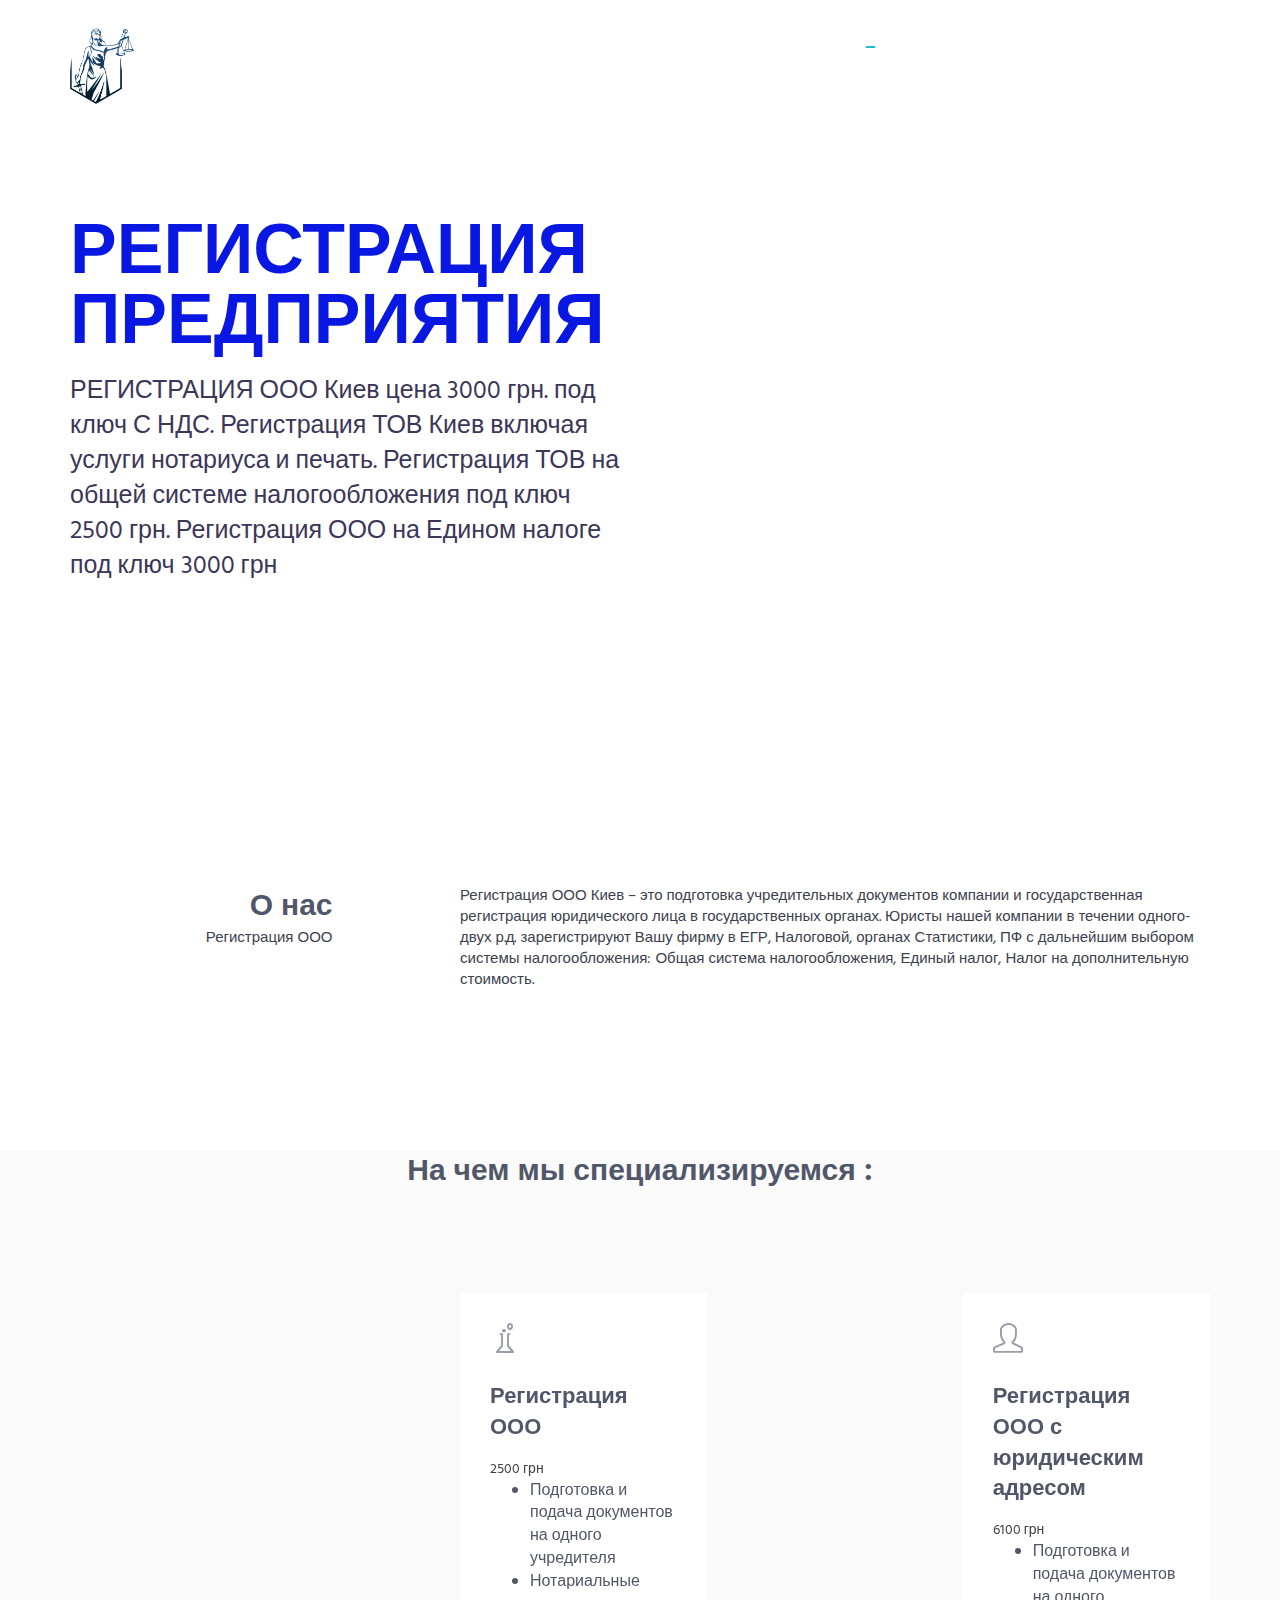
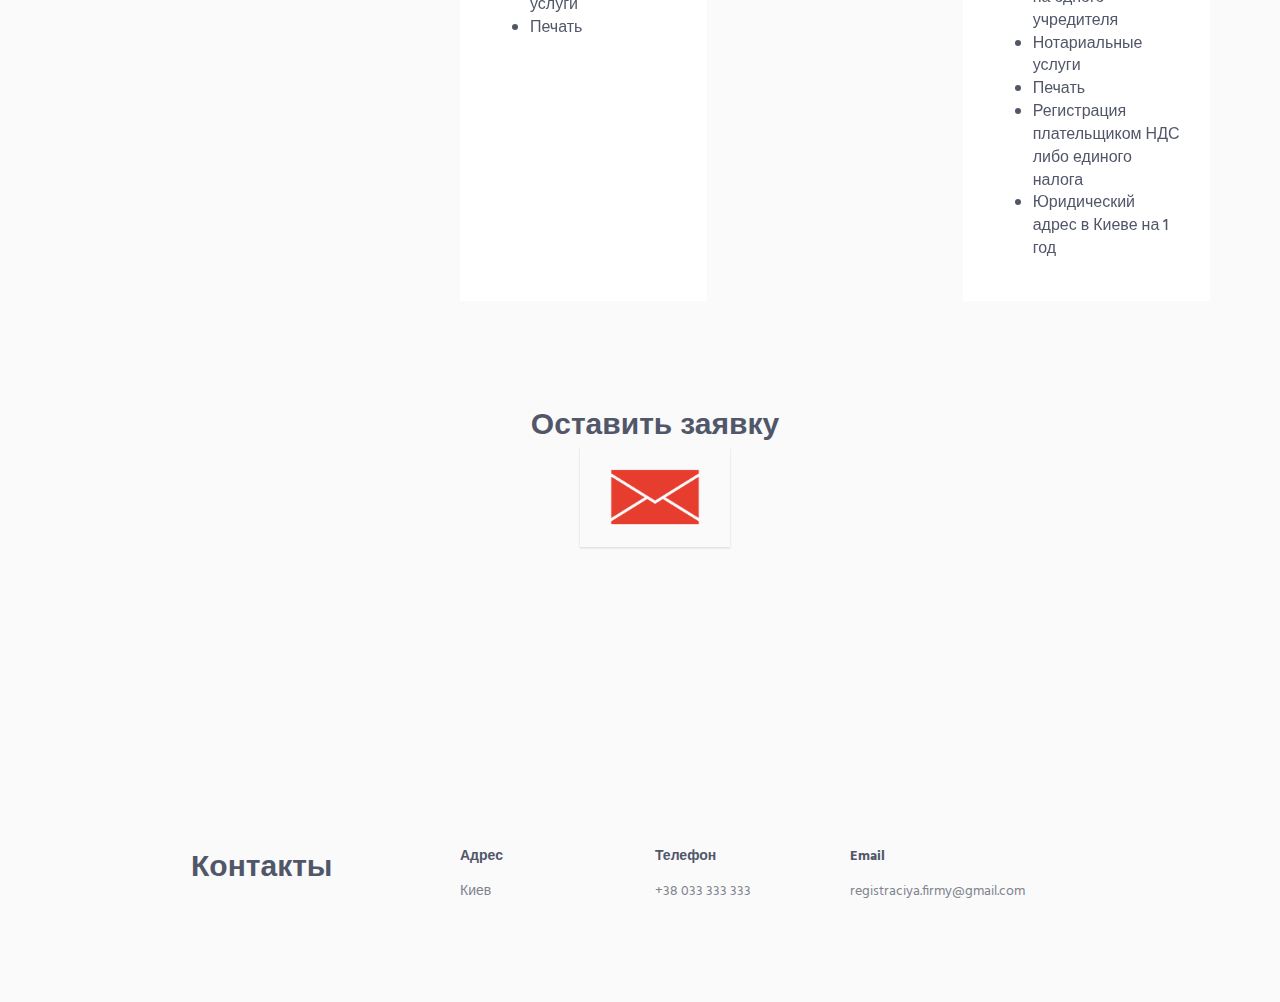
==== index.html @ b01dbf6a "add all" ====
<!DOCTYPE html>

<html lang="en" class="no-js">
    <!-- BEGIN HEAD -->
    <head>
        <meta charset="utf-8"/>
        <title>РЕГИСТРАЦИЯ OOO</title>
        <meta http-equiv="X-UA-Compatible" content="IE=edge">
        <meta content="width=device-width, initial-scale=1" name="viewport"/>
        <meta content="" name="description"/>
        <meta content="" name="author"/>

        <!-- GLOBAL MANDATORY STYLES -->
        <link href="http://fonts.googleapis.com/css?family=Hind:300,400,500,600,700" rel="stylesheet" type="text/css">
        <link href="vendor/simple-line-icons/css/simple-line-icons.css" rel="stylesheet" type="text/css"/>
        <link href="vendor/bootstrap/css/bootstrap.min.css" rel="stylesheet" type="text/css"/>

        <!-- PAGE LEVEL PLUGIN STYLES -->
        <link href="css/animate.css" rel="stylesheet">

        <!-- THEME STYLES -->
        <link href="css/layout.min.css" rel="stylesheet" type="text/css"/>

        <!-- Favicon -->
        <link rel="shortcut icon" rel=icon href='./favicon.png'/>
       

    </head>
    <!-- END HEAD -->

    <!-- BODY -->
    <body id="body" data-spy="scroll" data-target=".header">

        <!--========== HEADER ==========-->
        <header class="header navbar-fixed-top">
            <!-- Navbar -->
            <nav class="navbar" role="navigation">
                <div class="container">
                    <!-- Brand and toggle get grouped for better mobile display -->
                    <div class="menu-container js_nav-item">
                        <button type="button" class="navbar-toggle" data-toggle="collapse" data-target=".nav-collapse">
                            <span class="sr-only">Toggle navigation</span>
                            <span class="toggle-icon"></span>
                        </button>

                        <!-- Logo -->
                        <div class="logo">
                            <a class="logo-wrap" href="#body">
                             
                                <img class="logo-img logo-img-main" src="img/logo1.png" alt="Asentus Logo">
                                <img class="logo-img logo-img-active" src="img/logo1.png" alt="Asentus Logo">
                            </a>
                        </div>
                        <!-- End Logo -->
                    </div>

                    <!-- Collect the nav links, forms, and other content for toggling -->
                    <div class="collapse navbar-collapse nav-collapse">
                        <div class="menu-container">
                            <ul class="nav navbar-nav navbar-nav-right">
                                <li class="js_nav-item nav-item"><a class="nav-item-child nav-item-hover" href="#body">Главная</a></li>
                                <li class="js_nav-item nav-item"><a class="nav-item-child nav-item-hover" href="#about">О нас</a></li>
                                <li class="js_nav-item nav-item"><a class="nav-item-child nav-item-hover" href="#experience">Цены</a></li>
                                <li class="js_nav-item nav-item"><a class="nav-item-child nav-item-hover" href="#contact">Контакт</a></li>
                            </ul>
                        </div>
                    </div>
                    <!-- End Navbar Collapse -->
                </div>
            </nav>
            <!-- Navbar -->
        </header>
        <!--========== END HEADER ==========-->

        <!--========== SLIDER ==========-->
        <div class="promo-block parallax-window" data-parallax="scroll" data-image-src="img/1920x1080/1.JPG">
            <div class="container">
                <div class="row">
                    <div class="col-sm-6">
                        <div class="promo-block-divider">
                            <h1 class="promo-block-title">РЕГИСТРАЦИЯ ПРЕДПРИЯТИЯ</h1>
                            <p class="promo-block-text">РЕГИСТРАЦИЯ ООО Киев цена 3000 грн. под ключ С НДС. Регистрация ТОВ Киев включая услуги нотариуса и печать.
                                Регистрация ТОВ на общей системе налогообложения под ключ 2500 грн.
                                Регистрация ООО на Едином налоге под ключ 3000 грн </p>
                        </div>
                        <!-- <ul class="list-inline">
                            <li><a href="https://www.facebook.com/starunskiy1991" target="_blank" class="social-icons"><i class="icon-social-facebook"></i></a></li>
                            <li><a href="https://www.instagram.com/starunskiy1991/"  target="_blank"class="social-icons"><i class="icon-social-instagram"></i></a></li>
                            <li><a href="https://www.youtube.com/channel/UCc2p4nvRo92ZH6AjRjeyysA?view_as=subscriber" target="_blank" class="social-icons"><i class="icon-social-youtube"></i></a></li>
                         
                        </ul> -->
                    </div>
                </div>
                <!--// end row -->
            </div>
        </div>
        <!--========== SLIDER ==========-->

        <!--========== PAGE LAYOUT ==========-->
        <!-- About -->
        <div id="about">
            <div class="container content-lg">
                <div class="row">
                    <div class="col-sm-3 sm-margin-b-30">
                        <div class="text-right sm-text-left">
                            <h2 class="margin-b-0">О нас</h2>
                            <p>Регистрация ООО</p>
                        </div>
                    </div>
                    <div class="col-sm-8 col-sm-offset-1">
                        <div class="margin-b-60">
                          
                            <p>Регистрация ООО Киев – это подготовка учредительных документов компании и государственная регистрация юридического лица в государственных органах. Юристы нашей компании в течении одного-двух р.д. зарегистрируют Вашу фирму в ЕГР, Налоговой, органах Статистики, ПФ с дальнейшим выбором системы налогообложения: Общая система налогообложения, Единый налог, Налог на дополнительную стоимость.
                        </p>
                        </div>

                      
                    </div>
                </div>
                <!--// end row -->
            </div>
        </div>
        <!-- End About -->

        <!-- Experience -->
        <div id="experience">
            <div class="bg-color-sky-light" data-auto-height="true">
                <div class="text-center sm-text-center">
                    <h2 class="margin-b-0 ">На чем мы специализируемся :</h2>

                </div>
                <div class="container content-lg">
                    <div class="row">
                       
                        <div class="col-sm-3 sm-margin-b-30">
                         
                        </div>
                        <div class="col-sm-8 col-sm-offset-1">
                            <div class="row row-space-2 margin-b-4">
                                <div class="col-md-4 md-margin-b-4">
                                    <div class="service" data-height="height">
                                        <div class="service-element">
                                            <i class="service-icon icon-chemistry"></i>
                                        </div>
                                        <div class="service-info">
                                            <h3>Регистрация ООО
                                                </h3>
                                            <span> 2500 грн</span>

                                           <ul>
                                               <li>Подготовка и подача документов на одного учредителя</li>
                                               <li>Нотариальные услуги</li>
                                               <li>Печать</li>

                                           </ul>
                                        </div>
                                        <!-- <a href="#work" class="content-wrapper-link"></a>     -->
                                    </div>
                                </div>
                                <div class="col-md-4 md-margin-b-4">
                                    <div class="service bg-color-base wow zoomIn" data-height="height" data-wow-duration=".3" data-wow-delay=".1s">
                                        <div class="service-element">
                                            <i class="service-icon color-white icon-home"></i>
                                        </div>
                                        <div class="service-info">
                                            <h3 class="color-white">Регистрация ООО с НДС/единым налогом
                                                </h3>
                                            <span>3000 грн</span>
                                            <ul>
                                                <li>Подготовка и подача документов на одного учредителя</li>
                                                <li>Нотариальные услуги</li>
                                                <li>Печать</li>
                                                <li>Регистрация плательщиком НДС либо единого налога</li>
 
                                            </ul>
                                        </div>
                                        <!-- <a href="#work" class="content-wrapper-link"></a>     -->
                                    </div>
                                </div>
                                <div class="col-md-4">
                                    <div class="service" data-height="height">
                                        <div class="service-element">
                                            <i class="service-icon icon-user"></i>
                                        </div>
                                        <div class="service-info">
                                            <h3>Регистрация ООО с юридическим адресом </h3>
                                            <span>6100 грн</span>
                                            <ul>
                                                <li>Подготовка и подача документов на одного учредителя</li>
                                                <li>Нотариальные услуги</li>
                                                <li>Печать</li>
                                                <li>Регистрация плательщиком НДС либо единого налога</li>
                                                <li>Юридический адрес в Киеве на 1 год</li>

 
                                            </ul>
                                        </div>
                                        <!-- <a href="#work" class="content-wrapper-link"></a>     -->
                                       
                                    </div>
                                </div>
                             
                            </div>
                            
                            <!--// end row -->
                        </div>
                        
                    </div>
                    <div class="container content-lg">
                        <div class="row">
                    <div class="text-center sm-text-center">
                        <h2 class="margin-b-0 ">Оставить заявку <br/>
                            <a href="mailto:registraciya.firmy@gmail.com"></a><img class="mail-logo"  src="img/397x300/pngwing.com.png" alt="Asentus Logo">
                        </a></h2>
                        
                    </div>
                    </div>
                     </div>
                    <!--// end row -->
                </div>
            </div>
        </div>
        <!-- End Experience -->

            





        <!-- Contact -->
        <div id="contact">
            <div class="bg-color-sky-light">
                <div class="container content-lg">
                    <div class="row">
                        <div class="col-sm-3 sm-margin-b-30">
                            <div class="text-right sm-text-left">
                                <h2 class="margin-b-0">Контакты</h2>
                                <!-- <ul class=" footer-social-link">
                                    <li><a href="https://www.facebook.com/starunskiy1991" target="_blank" class="social-icons"><i class="icon-social-facebook"></i></a></li>
                                    <li><a href="https://www.instagram.com/starunskiy1991/"  target="_blank"class="social-icons"><i class="icon-social-instagram"></i></a></li>
                                    <li><a href="https://www.youtube.com/channel/UCc2p4nvRo92ZH6AjRjeyysA?view_as=subscriber" target="_blank" class="social-icons"><i class="icon-social-youtube"></i></a></li>
            
                                </ul> -->
                            </div>
                        </div>
                        <div class="col-sm-8 col-sm-offset-1">
                            <div class="row">
                                <div class="col-md-3 col-xs-6 md-margin-b-30">
                                    <h5>Адрес</h5>
                                    <a href="#">Киев</a>
                                </div>
                                <div class="col-md-3 col-xs-6 md-margin-b-30">
                                    <h5>Телефон</h5>
                                    <a href="tel:+48727009170">+38 033 333 333 </a>
                                </div>
                                <div class="col-md-3 col-xs-6">
                                    <h5>Email</h5>
                                    <a href="mailto:dmitriy.starunskiy@gmail.com">registraciya.firmy@gmail.com</a>
                                 
                                </div>
                             
                            </div>
                        </div>
                    </div>
                    <!--// end row -->
                </div>
            </div>
        </div>
        <!-- End Contact -->
        <!--========== END PAGE LAYOUT ==========-->

        <!--========== FOOTER ==========-->
        <!-- <footer class="footer">
            <div class="content container">
                <div class="row">
                    <div class="col-xs-6">
                        <img class="footer-logo" src="img/logo-dark.png" alt="Aircv Logo">
                    </div>
                    <div class="col-xs-6 text-right sm-text-left">
                        <p class="margin-b-0"><a class="fweight-700" href="http://keenthemes.com/preview/aircv/">Aircv</a> Theme Powered by: <a class="fweight-700" href="http://www.keenthemes.com/">KeenThemes.com</a></p>
                    </div>
                </div>
                <!--// end row -->
            </div>
        </footer> 
        <!--========== END FOOTER ==========-->

        <!-- Back To Top -->
        <a href="javascript:void(0);" class="js-back-to-top back-to-top">Top</a>

        <!-- JAVASCRIPTS(Load javascripts at bottom, this will reduce page load time) -->
        <!-- CORE PLUGINS -->
        <script src="vendor/jquery.min.js" type="text/javascript"></script>
        <script src="vendor/jquery-migrate.min.js" type="text/javascript"></script>
        <script src="vendor/bootstrap/js/bootstrap.min.js" type="text/javascript"></script>

        <!-- PAGE LEVEL PLUGINS -->
        <script src="vendor/jquery.easing.js" type="text/javascript"></script>
        <script src="vendor/jquery.back-to-top.js" type="text/javascript"></script>
        <script src="vendor/jquery.smooth-scroll.js" type="text/javascript"></script>
        <script src="vendor/jquery.wow.min.js" type="text/javascript"></script>
        <script src="vendor/jquery.parallax.min.js" type="text/javascript"></script>
        <script src="vendor/jquery.appear.js" type="text/javascript"></script>
        <script src="vendor/masonry/jquery.masonry.pkgd.min.js" type="text/javascript"></script>
        <script src="vendor/masonry/imagesloaded.pkgd.min.js" type="text/javascript"></script>

        <!-- PAGE LEVEL SCRIPTS -->
        <script src="js/layout.min.js" type="text/javascript"></script>
        <script src="js/components/progress-bar.min.js" type="text/javascript"></script>
        <script src="js/components/masonry.min.js" type="text/javascript"></script>
        <script src="js/components/wow.min.js" type="text/javascript"></script>

    </body>
    <!-- END BODY -->
</html>
---- vendor/simple-line-icons/css/simple-line-icons.css ----
@font-face {
  font-family: 'simple-line-icons';
  src: url('../fonts/Simple-Line-Icons.eot?v=2.3.2');
  src: url('../fonts/Simple-Line-Icons.eot?v=2.3.2#iefix') format('embedded-opentype'), url('../fonts/Simple-Line-Icons.woff2?v=2.3.2') format('woff2'), url('../fonts/Simple-Line-Icons.ttf?v=2.3.2') format('truetype'), url('../fonts/Simple-Line-Icons.woff?v=2.3.2') format('woff'), url('../fonts/Simple-Line-Icons.svg?v=2.3.2#simple-line-icons') format('svg');
  font-weight: normal;
  font-style: normal;
}
/*
 Use the following CSS code if you want to have a class per icon.
 Instead of a list of all class selectors, you can use the generic [class*="icon-"] selector, but it's slower:
*/
.icon-user,
.icon-people,
.icon-user-female,
.icon-user-follow,
.icon-user-following,
.icon-user-unfollow,
.icon-login,
.icon-logout,
.icon-emotsmile,
.icon-phone,
.icon-call-end,
.icon-call-in,
.icon-call-out,
.icon-map,
.icon-location-pin,
.icon-direction,
.icon-directions,
.icon-compass,
.icon-layers,
.icon-menu,
.icon-list,
.icon-options-vertical,
.icon-options,
.icon-arrow-down,
.icon-arrow-left,
.icon-arrow-right,
.icon-arrow-up,
.icon-arrow-up-circle,
.icon-arrow-left-circle,
.icon-arrow-right-circle,
.icon-arrow-down-circle,
.icon-check,
.icon-clock,
.icon-plus,
.icon-minus,
.icon-close,
.icon-exclamation,
.icon-organization,
.icon-trophy,
.icon-screen-smartphone,
.icon-screen-desktop,
.icon-plane,
.icon-notebook,
.icon-mustache,
.icon-mouse,
.icon-magnet,
.icon-energy,
.icon-disc,
.icon-cursor,
.icon-cursor-move,
.icon-crop,
.icon-chemistry,
.icon-speedometer,
.icon-shield,
.icon-screen-tablet,
.icon-magic-wand,
.icon-hourglass,
.icon-graduation,
.icon-ghost,
.icon-game-controller,
.icon-fire,
.icon-eyeglass,
.icon-envelope-open,
.icon-envelope-letter,
.icon-bell,
.icon-badge,
.icon-anchor,
.icon-wallet,
.icon-vector,
.icon-speech,
.icon-puzzle,
.icon-printer,
.icon-present,
.icon-playlist,
.icon-pin,
.icon-picture,
.icon-handbag,
.icon-globe-alt,
.icon-globe,
.icon-folder-alt,
.icon-folder,
.icon-film,
.icon-feed,
.icon-drop,
.icon-drawer,
.icon-docs,
.icon-doc,
.icon-diamond,
.icon-cup,
.icon-calculator,
.icon-bubbles,
.icon-briefcase,
.icon-book-open,
.icon-basket-loaded,
.icon-basket,
.icon-bag,
.icon-action-undo,
.icon-action-redo,
.icon-wrench,
.icon-umbrella,
.icon-trash,
.icon-tag,
.icon-support,
.icon-frame,
.icon-size-fullscreen,
.icon-size-actual,
.icon-shuffle,
.icon-share-alt,
.icon-share,
.icon-rocket,
.icon-question,
.icon-pie-chart,
.icon-pencil,
.icon-note,
.icon-loop,
.icon-home,
.icon-grid,
.icon-graph,
.icon-microphone,
.icon-music-tone-alt,
.icon-music-tone,
.icon-earphones-alt,
.icon-earphones,
.icon-equalizer,
.icon-like,
.icon-dislike,
.icon-control-start,
.icon-control-rewind,
.icon-control-play,
.icon-control-pause,
.icon-control-forward,
.icon-control-end,
.icon-volume-1,
.icon-volume-2,
.icon-volume-off,
.icon-calendar,
.icon-bulb,
.icon-chart,
.icon-ban,
.icon-bubble,
.icon-camrecorder,
.icon-camera,
.icon-cloud-download,
.icon-cloud-upload,
.icon-envelope,
.icon-eye,
.icon-flag,
.icon-heart,
.icon-info,
.icon-key,
.icon-link,
.icon-lock,
.icon-lock-open,
.icon-magnifier,
.icon-magnifier-add,
.icon-magnifier-remove,
.icon-paper-clip,
.icon-paper-plane,
.icon-power,
.icon-refresh,
.icon-reload,
.icon-settings,
.icon-star,
.icon-symbol-female,
.icon-symbol-male,
.icon-target,
.icon-credit-card,
.icon-paypal,
.icon-social-tumblr,
.icon-social-twitter,
.icon-social-facebook,
.icon-social-instagram,
.icon-social-linkedin,
.icon-social-pinterest,
.icon-social-github,
.icon-social-google,
.icon-social-reddit,
.icon-social-skype,
.icon-social-dribbble,
.icon-social-behance,
.icon-social-foursqare,
.icon-social-soundcloud,
.icon-social-spotify,
.icon-social-stumbleupon,
.icon-social-youtube,
.icon-social-dropbox {
  font-family: 'simple-line-icons';
  speak: none;
  font-style: normal;
  font-weight: normal;
  font-variant: normal;
  text-transform: none;
  line-height: 1;
  /* Better Font Rendering =========== */
  -webkit-font-smoothing: antialiased;
  -moz-osx-font-smoothing: grayscale;
}
.icon-user:before {
  content: "\e005";
}
.icon-people:before {
  content: "\e001";
}
.icon-user-female:before {
  content: "\e000";
}
.icon-user-follow:before {
  content: "\e002";
}
.icon-user-following:before {
  content: "\e003";
}
.icon-user-unfollow:before {
  content: "\e004";
}
.icon-login:before {
  content: "\e066";
}
.icon-logout:before {
  content: "\e065";
}
.icon-emotsmile:before {
  content: "\e021";
}
.icon-phone:before {
  content: "\e600";
}
.icon-call-end:before {
  content: "\e048";
}
.icon-call-in:before {
  content: "\e047";
}
.icon-call-out:before {
  content: "\e046";
}
.icon-map:before {
  content: "\e033";
}
.icon-location-pin:before {
  content: "\e096";
}
.icon-direction:before {
  content: "\e042";
}
.icon-directions:before {
  content: "\e041";
}
.icon-compass:before {
  content: "\e045";
}
.icon-layers:before {
  content: "\e034";
}
.icon-menu:before {
  content: "\e601";
}
.icon-list:before {
  content: "\e067";
}
.icon-options-vertical:before {
  content: "\e602";
}
.icon-options:before {
  content: "\e603";
}
.icon-arrow-down:before {
  content: "\e604";
}
.icon-arrow-left:before {
  content: "\e605";
}
.icon-arrow-right:before {
  content: "\e606";
}
.icon-arrow-up:before {
  content: "\e607";
}
.icon-arrow-up-circle:before {
  content: "\e078";
}
.icon-arrow-left-circle:before {
  content: "\e07a";
}
.icon-arrow-right-circle:before {
  content: "\e079";
}
.icon-arrow-down-circle:before {
  content: "\e07b";
}
.icon-check:before {
  content: "\e080";
}
.icon-clock:before {
  content: "\e081";
}
.icon-plus:before {
  content: "\e095";
}
.icon-minus:before {
  content: "\e615";
}
.icon-close:before {
  content: "\e082";
}
.icon-exclamation:before {
  content: "\e617";
}
.icon-organization:before {
  content: "\e616";
}
.icon-trophy:before {
  content: "\e006";
}
.icon-screen-smartphone:before {
  content: "\e010";
}
.icon-screen-desktop:before {
  content: "\e011";
}
.icon-plane:before {
  content: "\e012";
}
.icon-notebook:before {
  content: "\e013";
}
.icon-mustache:before {
  content: "\e014";
}
.icon-mouse:before {
  content: "\e015";
}
.icon-magnet:before {
  content: "\e016";
}
.icon-energy:before {
  content: "\e020";
}
.icon-disc:before {
  content: "\e022";
}
.icon-cursor:before {
  content: "\e06e";
}
.icon-cursor-move:before {
  content: "\e023";
}
.icon-crop:before {
  content: "\e024";
}
.icon-chemistry:before {
  content: "\e026";
}
.icon-speedometer:before {
  content: "\e007";
}
.icon-shield:before {
  content: "\e00e";
}
.icon-screen-tablet:before {
  content: "\e00f";
}
.icon-magic-wand:before {
  content: "\e017";
}
.icon-hourglass:before {
  content: "\e018";
}
.icon-graduation:before {
  content: "\e019";
}
.icon-ghost:before {
  content: "\e01a";
}
.icon-game-controller:before {
  content: "\e01b";
}
.icon-fire:before {
  content: "\e01c";
}
.icon-eyeglass:before {
  content: "\e01d";
}
.icon-envelope-open:before {
  content: "\e01e";
}
.icon-envelope-letter:before {
  content: "\e01f";
}
.icon-bell:before {
  content: "\e027";
}
.icon-badge:before {
  content: "\e028";
}
.icon-anchor:before {
  content: "\e029";
}
.icon-wallet:before {
  content: "\e02a";
}
.icon-vector:before {
  content: "\e02b";
}
.icon-speech:before {
  content: "\e02c";
}
.icon-puzzle:before {
  content: "\e02d";
}
.icon-printer:before {
  content: "\e02e";
}
.icon-present:before {
  content: "\e02f";
}
.icon-playlist:before {
  content: "\e030";
}
.icon-pin:before {
  content: "\e031";
}
.icon-picture:before {
  content: "\e032";
}
.icon-handbag:before {
  content: "\e035";
}
.icon-globe-alt:before {
  content: "\e036";
}
.icon-globe:before {
  content: "\e037";
}
.icon-folder-alt:before {
  content: "\e039";
}
.icon-folder:before {
  content: "\e089";
}
.icon-film:before {
  content: "\e03a";
}
.icon-feed:before {
  content: "\e03b";
}
.icon-drop:before {
  content: "\e03e";
}
.icon-drawer:before {
  content: "\e03f";
}
.icon-docs:before {
  content: "\e040";
}
.icon-doc:before {
  content: "\e085";
}
.icon-diamond:before {
  content: "\e043";
}
.icon-cup:before {
  content: "\e044";
}
.icon-calculator:before {
  content: "\e049";
}
.icon-bubbles:before {
  content: "\e04a";
}
.icon-briefcase:before {
  content: "\e04b";
}
.icon-book-open:before {
  content: "\e04c";
}
.icon-basket-loaded:before {
  content: "\e04d";
}
.icon-basket:before {
  content: "\e04e";
}
.icon-bag:before {
  content: "\e04f";
}
.icon-action-undo:before {
  content: "\e050";
}
.icon-action-redo:before {
  content: "\e051";
}
.icon-wrench:before {
  content: "\e052";
}
.icon-umbrella:before {
  content: "\e053";
}
.icon-trash:before {
  content: "\e054";
}
.icon-tag:before {
  content: "\e055";
}
.icon-support:before {
  content: "\e056";
}
.icon-frame:before {
  content: "\e038";
}
.icon-size-fullscreen:before {
  content: "\e057";
}
.icon-size-actual:before {
  content: "\e058";
}
.icon-shuffle:before {
  content: "\e059";
}
.icon-share-alt:before {
  content: "\e05a";
}
.icon-share:before {
  content: "\e05b";
}
.icon-rocket:before {
  content: "\e05c";
}
.icon-question:before {
  content: "\e05d";
}
.icon-pie-chart:before {
  content: "\e05e";
}
.icon-pencil:before {
  content: "\e05f";
}
.icon-note:before {
  content: "\e060";
}
.icon-loop:before {
  content: "\e064";
}
.icon-home:before {
  content: "\e069";
}
.icon-grid:before {
  content: "\e06a";
}
.icon-graph:before {
  content: "\e06b";
}
.icon-microphone:before {
  content: "\e063";
}
.icon-music-tone-alt:before {
  content: "\e061";
}
.icon-music-tone:before {
  content: "\e062";
}
.icon-earphones-alt:before {
  content: "\e03c";
}
.icon-earphones:before {
  content: "\e03d";
}
.icon-equalizer:before {
  content: "\e06c";
}
.icon-like:before {
  content: "\e068";
}
.icon-dislike:before {
  content: "\e06d";
}
.icon-control-start:before {
  content: "\e06f";
}
.icon-control-rewind:before {
  content: "\e070";
}
.icon-control-play:before {
  content: "\e071";
}
.icon-control-pause:before {
  content: "\e072";
}
.icon-control-forward:before {
  content: "\e073";
}
.icon-control-end:before {
  content: "\e074";
}
.icon-volume-1:before {
  content: "\e09f";
}
.icon-volume-2:before {
  content: "\e0a0";
}
.icon-volume-off:before {
  content: "\e0a1";
}
.icon-calendar:before {
  content: "\e075";
}
.icon-bulb:before {
  content: "\e076";
}
.icon-chart:before {
  content: "\e077";
}
.icon-ban:before {
  content: "\e07c";
}
.icon-bubble:before {
  content: "\e07d";
}
.icon-camrecorder:before {
  content: "\e07e";
}
.icon-camera:before {
  content: "\e07f";
}
.icon-cloud-download:before {
  content: "\e083";
}
.icon-cloud-upload:before {
  content: "\e084";
}
.icon-envelope:before {
  content: "\e086";
}
.icon-eye:before {
  content: "\e087";
}
.icon-flag:before {
  content: "\e088";
}
.icon-heart:before {
  content: "\e08a";
}
.icon-info:before {
  content: "\e08b";
}
.icon-key:before {
  content: "\e08c";
}
.icon-link:before {
  content: "\e08d";
}
.icon-lock:before {
  content: "\e08e";
}
.icon-lock-open:before {
  content: "\e08f";
}
.icon-magnifier:before {
  content: "\e090";
}
.icon-magnifier-add:before {
  content: "\e091";
}
.icon-magnifier-remove:before {
  content: "\e092";
}
.icon-paper-clip:before {
  content: "\e093";
}
.icon-paper-plane:before {
  content: "\e094";
}
.icon-power:before {
  content: "\e097";
}
.icon-refresh:before {
  content: "\e098";
}
.icon-reload:before {
  content: "\e099";
}
.icon-settings:before {
  content: "\e09a";
}
.icon-star:before {
  content: "\e09b";
}
.icon-symbol-female:before {
  content: "\e09c";
}
.icon-symbol-male:before {
  content: "\e09d";
}
.icon-target:before {
  content: "\e09e";
}
.icon-credit-card:before {
  content: "\e025";
}
.icon-paypal:before {
  content: "\e608";
}
.icon-social-tumblr:before {
  content: "\e00a";
}
.icon-social-twitter:before {
  content: "\e009";
}
.icon-social-facebook:before {
  content: "\e00b";
}
.icon-social-instagram:before {
  content: "\e609";
}
.icon-social-linkedin:before {
  content: "\e60a";
}
.icon-social-pinterest:before {
  content: "\e60b";
}
.icon-social-github:before {
  content: "\e60c";
}
.icon-social-google:before {
  content: "\e60d";
}
.icon-social-reddit:before {
  content: "\e60e";
}
.icon-social-skype:before {
  content: "\e60f";
}
.icon-social-dribbble:before {
  content: "\e00d";
}
.icon-social-behance:before {
  content: "\e610";
}
.icon-social-foursqare:before {
  content: "\e611";
}
.icon-social-soundcloud:before {
  content: "\e612";
}
.icon-social-spotify:before {
  content: "\e613";
}
.icon-social-stumbleupon:before {
  content: "\e614";
}
.icon-social-youtube:before {
  content: "\e008";
}
.icon-social-dropbox:before {
  content: "\e00c";
}
---- css/layout.min.css ----
.link,
body {
  position: relative;
  font-family: Hind, sans-serif;
}
.btn-theme,
p {
  line-height: 1.4;
}
.btn-theme.active.focus,
.btn-theme.active:focus,
.btn-theme.focus,
.btn-theme:active.focus,
.btn-theme:active:focus,
.btn-theme:focus,
:active,
:focus,
a,
a:active,
a:focus,
a:hover {
  outline: 0;
}
.btn-theme:hover,
.progress-box .progress-bar {
  transition-property: all;
  transition-timing-function: cubic-bezier(0.7, 1, 0.7, 1);
}
.header .nav-item-child,
.link,
a,
body,
em,
h1,
h2,
h3,
h4,
h5,
h6,
li,
li a,
p,
span {
  font-family: Hind, sans-serif;
}
.header .nav-item-hover:after,
.link:after,
.work .work-overlay:before {
  content: " ";
}
.back-to-top,
.header .nav-item-child,
.link {
  text-transform: uppercase;
}
.back-to-top:focus,
.back-to-top:hover,
.btn-theme.focus,
.btn-theme:focus,
.btn-theme:hover,
.content-wrapper-link,
.header .logo-wrap:focus,
.header .logo-wrap:hover,
a:active,
a:focus,
a:hover,
h1 > a:focus,
h2 > a:focus,
h3 > a:focus,
h4 > a:focus,
h5 > a:focus,
h6 > a:focus {
  text-decoration: none;
}
.container-full-width:after,
.container-sm:after {
  clear: both;
}
html {
  overflow-x: hidden;
}
body,
html,
html a {
  -webkit-font-smoothing: antialiased;
}
p {
  font-size: 15px;
  font-weight: 400;
  color: #3c414e;
  margin-bottom: 15px;
}
em,
li,
li a {
  font-size: 16px;
  font-weight: 500;
  color: #515769;
}
a {
  color: #81848f;
}
a:active,
a:focus,
a:hover {
  color: #999caa;
}
.link {
  font-size: 13px;
  font-weight: 600;
}
.back-to-top,
.form-control,
span {
  font-weight: 400;
}
.link:after {
  position: absolute;
  top: 8px;
  right: -15px;
  width: 9px;
  height: 2px;
  background: #17bed2;
}
span {
  font-size: 14px;
  color: #424242;
}
h1,
h2,
h3,
h4,
h5,
h6 {
  font-weight: 700;
  color: #515769;
  line-height: 1.4;
  margin: 0 0 15px;
}
h1 > a,
h2 > a,
h3 > a,
h4 > a,
h5 > a,
h6 > a {
  color: #515769;
}
h1 > a:hover,
h2 > a:hover,
h3 > a:hover,
h4 > a:hover,
h5 > a:hover,
h6 > a:hover {
  color: #999caa;
  text-decoration: none;
}
h1 {
  font-size: 40px;
}
h2 {
  font-size: 30px;
}
h3,
h4 {
  font-size: 22px;
}
::selection {
  color: #fff;
  background: #17bed2;
  text-shadow: none;
}
::-webkit-selection {
  color: #fff;
  background: #17bed2;
  text-shadow: none;
}
::-moz-selection {
  color: #fff;
  background: #17bed2;
  text-shadow: none;
}
.section-seperator {
  border-bottom: 1px solid #edf0f2;
}
.content-wrapper-link {
  position: absolute;
  top: 0;
  left: 0;
  right: 0;
  bottom: 0;
  display: block;
  z-index: 3;
}
.btn-icon,
.btn-theme,
.work {
  position: relative;
}
.btn-theme,
.social-icons {
  display: inline-block;
  vertical-align: middle;
  text-align: center;
}
.btn-theme {
  background-image: none;
  border-style: solid;
  white-space: nowrap;
  -ms-touch-action: manipulation;
  touch-action: manipulation;
  cursor: pointer;
  -webkit-user-select: none;
  -moz-user-select: none;
  -ms-user-select: none;
  user-select: none;
}
.btn-theme:hover {
  transition-duration: 0.3s;
}
.btn-theme.active,
.btn-theme:active {
  background-image: none;
  outline: 0;
}
.btn-theme.disabled,
.btn-theme[disabled],
fieldset[disabled] .btn-theme {
  cursor: not-allowed;
  box-shadow: none;
  opacity: 0.65;
  pointer-events: none;
}
.btn-icon {
  top: 1px;
  margin-right: 10px;
}
.btn-white-bg {
  color: #515769;
  background: #fff;
  border-color: transparent;
  border-width: 0;
}
.btn-white-bg.focus,
.btn-white-bg:focus,
.btn-white-bg:hover {
  color: #fff;
  background: #17bed2;
  border-color: transparent;
}
.btn-white-brd {
  color: #fff;
  background: 0 0;
  border-color: #fff;
  border-width: 2px;
}
.btn-white-brd.focus,
.btn-white-brd:focus,
.btn-white-brd:hover {
  color: #515769;
  background: #fff;
  border-color: #fff;
}
.btn-default-bg {
  color: #515769;
  background: #f3f4f5;
  border-color: transparent;
  border-width: 0;
}
.btn-default-bg.focus,
.btn-default-bg:focus,
.btn-default-bg:hover {
  color: #fff;
  background: #17bed2;
  border-color: transparent;
}
.btn-theme-sm {
  font-size: 13px;
  font-weight: 600;
  padding: 15px 40px;
}
.btn-theme-md {
  font-size: 15px;
  font-weight: 600;
  padding: 20px 30px;
}
.progress-box .progress {
  box-shadow: none;
  height: 3px;
}
.progress-box .progress-bar {
  transition-duration: 2s;
}
.social-icons {
  width: 40px;
  height: 40px;
  font-size: 16px;
  color: #fff;
  border-radius: 50%;
  padding: 11px;
  transition-duration: 0.3s;
  transition-property: all;
  transition-timing-function: cubic-bezier(0.7, 1, 0.7, 1);
}
.work .work-overlay:before,
.work .work-popup-overlay {
  top: 0;
  width: 100%;
  height: 100%;
  transition-property: all;
  transition-timing-function: cubic-bezier(0.7, 1, 0.7, 1);
  transition-duration: 0.3s;
  left: 0;
}
.social-icons:hover {
  color: #515769;
  background: #fff;
  transition-duration: 0.3s;
  transition-property: all;
  transition-timing-function: cubic-bezier(0.7, 1, 0.7, 1);
}
.promo-block {
  padding: 220px 0 130px;
}
.promo-block .promo-block-title {
  font-size: 70px;
  color: #0817e1;
  line-height: 1;
}
@media (max-width: 480px) {
  .promo-block .promo-block-title {
    font-size: 50px;
  }
}
.promo-block .promo-block-text {
  font-size: 25px;
  color: #3c3659;
}
.promo-block .promo-block-divider {
  border-bottom: 1px solid rgba(255, 255, 255, 0.4);
  padding-bottom: 20px;
  margin-bottom: 35px;
}
.service {
  background: #fff;
  padding: 30px;
}
.service .service-element,
.service .service-info {
  -webkit-transform: translate3d(0, 0, 0);
  -moz-transform: translate3d(0, 0, 0);
  transform: translate3d(0, 0, 0);
  transition-duration: 0.3s;
  transition-property: all;
  transition-timing-function: cubic-bezier(0.7, 1, 0.7, 1);
}
.service .service-icon {
  display: block;
  font-size: 30px;
  color: #999caa;
  margin-bottom: 30px;
}
.service:hover .service-element {
  opacity: 0;
  -webkit-transform: translate3d(0, -100%, 0);
  -moz-transform: translate3d(0, -100%, 0);
  transform: translate3d(0, -100%, 0);
  transition-duration: 0.3s;
  transition-property: all;
  transition-timing-function: cubic-bezier(0.7, 1, 0.7, 1);
}
.service:hover .service-info {
  -webkit-transform: translate3d(0, -30%, 0);
  -moz-transform: translate3d(0, -30%, 0);
  transform: translate3d(0, -30%, 0);
  transition-duration: 0.3s;
  transition-property: all;
  transition-timing-function: cubic-bezier(0.7, 1, 0.7, 1);
}
.work {
  display: block;
}
.work .work-overlay {
  position: relative;
  cursor: pointer;
}
.work .work-overlay:before {
  position: absolute;
  background: 0 0;
}
.work:hover .work-overlay:before {
  background: rgba(0, 0, 0, 0.5);
  transition-duration: 0.3s;
  transition-property: all;
  transition-timing-function: cubic-bezier(0.7, 1, 0.7, 1);
}
.work .work-popup-overlay {
  position: fixed;
  right: 0;
  z-index: 99999;
  opacity: 0;
  visibility: hidden;
  -webkit-backface-visibility: hidden;
  backface-visibility: hidden;
  overflow-x: hidden;
  background: rgba(81, 87, 105, 0.4);
}
.work .work-popup-overlay-show {
  opacity: 1;
  visibility: visible;
  -webkit-backface-visibility: visible;
  backface-visibility: visible;
  transition-duration: 0.3s;
  transition-property: all;
  transition-timing-function: cubic-bezier(0.7, 1, 0.7, 1);
}
.work .work-popup-content {
  position: absolute;
  top: 50%;
  left: 0;
  right: 0;
  width: 730px;
  height: auto;
  display: block;
  background: #fff;
  padding: 30px;
  margin: 0 auto;
  -webkit-transform: translate3d(0, -50%, 0);
  -moz-transform: translate3d(0, -50%, 0);
  transform: translate3d(0, -50%, 0);
}
.header .logo-img,
.header .logo-img-main,
.header .logo-wrap {
  display: inline-block;
}
.work .work-popup-content-divider {
  border-right: 1px solid #cdcecf;
}
@media (max-width: 768px) {
  .work .work-popup-content {
    width: 95%;
  }
  .work .work-popup-content-divider {
    border-right: none;
    border-bottom: 1px solid #cdcecf;
  }
}
.work .work-popup-close {
  float: right;
  font-size: 13px;
  font-weight: 700;
  color: #c5c6cb;
  transition-duration: 0.3s;
  transition-property: all;
  transition-timing-function: cubic-bezier(0.7, 1, 0.7, 1);
}
.work .work-popup-close:hover {
  color: #aaacb3;
  transition-duration: 0.3s;
  transition-property: all;
  transition-timing-function: cubic-bezier(0.7, 1, 0.7, 1);
}
.work .work-popup-tag {
  margin: 0;
}
.work .work-popup-tag-item {
  padding: 0 2px;
}
.work .work-popup-tag-link {
  font-size: 13px;
}
.footer .footer-logo {
  width: 64px;
  height: auto;
}
.mail-logo{
  width: 5em;
  margin: 0;
  box-shadow: 0 1px 2px rgba(0,0,0,0.15);
  transition: box-shadow 0.3s ease-in-out;
}
.mail-logo:hover{
cursor: pointer;
  box-shadow: 0 5px 15px rgba(0,0,0,0.3);
  
}

.footer-social-link{
    padding-left: 0;
    margin-left: 10em;
    list-style: none;
    display: flex;
}
.footer-social-link i{
    color: #81848f;
}
.footer-social-link i:hover{
    color: rgb(56, 56, 56);
}

@media (max-width: 751px) {
    .footer-social-link{
        padding-left: 0;
        margin-left: 0;
    }

    iframe{
        width: 100%;
    }

}

.navbar-fixed-top .navbar-collapse {
  max-height: 100%;
}
.header .navbar {
  margin-bottom: 0;
  border-bottom: 1px solid rgba(255, 255, 255, 0.2);
  transition-duration: 0.3s;
  transition-property: all;
  transition-timing-function: cubic-bezier(0.7, 1, 0.7, 1);
}
.header .navbar-toggle {
  width: 25px;
  height: 25px;
  border: none;
  padding: 0;
  margin: 35px 0;
}
.header .navbar-toggle .toggle-icon {
  position: relative;
  width: 21px;
  height: 1px;
  display: inline-block;
  background: #515769;
  transition-duration: 0.3s;
  transition-property: all;
  transition-timing-function: cubic-bezier(0.7, 1, 0.7, 1);
}
.header .navbar-toggle .toggle-icon:after,
.header .navbar-toggle .toggle-icon:before {
  position: absolute;
  left: 0;
  background: #515769;
  content: " ";
}
.header .navbar-toggle .toggle-icon:before {
  width: 10px;
  height: 1px;
  bottom: 10px;
  -webkit-transform: rotate(0);
  -moz-transform: rotate(0);
  transform: rotate(0);
  transition-duration: 0.3s;
  transition-property: all;
  transition-timing-function: cubic-bezier(0.7, 1, 0.7, 1);
}
.header .navbar-toggle .toggle-icon:after {
  width: 16px;
  height: 1px;
  top: -5px;
  -webkit-transform: rotate(0);
  -moz-transform: rotate(0);
  transform: rotate(0);
  transition-duration: 0.3s;
  transition-property: all;
  transition-timing-function: cubic-bezier(0.7, 1, 0.7, 1);
}
.header .navbar-toggle:hover .toggle-icon {
  background: #17bed2;
  transition-duration: 0.3s;
  transition-property: all;
  transition-timing-function: cubic-bezier(0.7, 1, 0.7, 1);
}
.header .navbar-toggle:hover .toggle-icon:after,
.header .navbar-toggle:hover .toggle-icon:before {
  width: 21px;
  height: 1px;
  background: #17bed2;
  transition-duration: 0.3s;
  transition-property: all;
  transition-timing-function: cubic-bezier(0.7, 1, 0.7, 1);
}
.header .logo-img-active,
.header .logo-img-main,
.header .nav-item.active .nav-item-hover:after,
.header .nav-item:hover .nav-item-hover:after {
  transition-duration: 0.4s;
  transition-property: all;
  transition-timing-function: cubic-bezier(0.7, 1, 0.7, 1);
}
.header .navbar-toggle:hover .toggle-icon.is-clicked {
  background: rgba(81, 87, 105, 0);
}
.header .logo {
  width: 100px;
  height: 100px;
  float: left;
  max-height: 95px;
  line-height: 65px;
}
.header .logo-wrap {
  padding: 15px 0;
}
.header .logo-img {
  width: 64px;
  height: auto;
  max-width: 100%;
  max-height: 100%;
  vertical-align: middle;
}
.header .logo-img-active {
  display: none;
}
.header .nav-item,
.header .nav-item-child {
  display: block;
  position: relative;
}
.header .navbar-nav {
  padding-left: 0;
  margin-bottom: 0;
  list-style: none;
}
.header .nav-item:last-child .nav-item-child {
  padding-right: 0;
}
.header .nav-item.active .nav-item-hover:after,
.header .nav-item:hover .nav-item-hover:after {
  opacity: 1;
}
.header .nav-item-child {
  font-size: 13px;
  font-weight: 600;
  color: #fff;
  line-height: 55px;
  padding: 20px;
  transition-duration: 0.3s;
  transition-property: all;
  transition-timing-function: cubic-bezier(0.7, 1, 0.7, 1);
}
.header .nav-item-child:focus,
.header .nav-item-child:hover {
  background: inherit;
}
.header .nav-item-hover {
  position: relative;
}
.header .nav-item-hover:after {
  position: absolute;
  top: 45px;
  left: 0;
  width: 9px;
  height: 2px;
  background: #17bed2;
  opacity: 0;
  transition-duration: 0.4s;
  transition-property: all;
  transition-timing-function: cubic-bezier(0.7, 1, 0.7, 1);
}
@media (max-width: 991px) {
  .header {
    background: #fff;
  }
  .header .navbar-toggle {
    display: block;
  }
  .header .navbar-collapse.collapse {
    display: none !important;
  }
  .header .navbar-collapse.collapse.in {
    display: block !important;
  }
  .header .nav-collapse {
    padding-left: 0;
    padding-right: 0;
  }
  .header .navbar-nav {
    margin: 0;
    float: none;
  }
  .header .navbar-nav .nav-item {
    float: none;
  }
  .header .menu-container:after,
  .header .menu-container:before {
    content: " ";
    display: table;
  }
  .header .menu-container:after {
    clear: both;
  }
  .header .logo .logo-img-main {
    display: none;
  }
  .header .logo .logo-img-active {
    display: inline-block;
  }
  .header .nav-item-child {
    color: #515769;
    line-height: 1.4;
    padding: 12px 12px 12px 15px;
  }
  .header .nav-item-hover:after {
    position: absolute;
    top: 19px;
  }
}
@media (max-width: 767px) {
  .header .menu-container {
    padding-left: 15px;
    padding-right: 15px;
    margin-left: 0;
    margin-right: 0;
  }
  .header .navbar > .container,
  .header .navbar > .container > .nav-collapse {
    padding-left: 0;
    padding-right: 0;
    margin-left: 0;
    margin-right: 0;
  }
  .header .navbar > .container {
    width: auto;
  }
}
@media (min-width: 992px) {
  .header .navbar-nav-right {
    float: right;
  }
  .page-on-scroll .header .navbar {
    background: #fff;
    border-bottom-color: #f0f0f0;
    transition-duration: 0.3s;
    transition-property: all;
    transition-timing-function: cubic-bezier(0.7, 1, 0.7, 1);
  }
  .page-on-scroll .header .logo-img-active,
  .page-on-scroll .header .logo-img-main {
    transition-duration: 0.4s;
    transition-property: all;
    transition-timing-function: cubic-bezier(0.7, 1, 0.7, 1);
  }
  .page-on-scroll .header .logo-img-main {
    display: none;
  }
  .page-on-scroll .header .logo-img-active {
    display: inline-block;
  }
  .page-on-scroll .header .nav-item-child {
    color: #515769;
    transition-duration: 0.3s;
    transition-property: all;
    transition-timing-function: cubic-bezier(0.7, 1, 0.7, 1);
  }
}
.back-to-top,
.back-to-top:hover {
  color: #fff;
  transition-property: all;
  transition-timing-function: cubic-bezier(0.7, 1, 0.7, 1);
}
.back-to-top {
  position: fixed;
  right: 10px;
  bottom: 10px;
  display: inline-block;
  z-index: 9;
  width: 40px;
  height: 40px;
  font-size: 11px;
  text-align: center;
  line-height: 3;
  letter-spacing: 1px;
  background: #515769;
  border-radius: 3px;
  visibility: hidden;
  opacity: 0;
  padding: 5px;
  -webkit-transform: translate3d(0, 50px, 0);
  -moz-transform: translate3d(0, 50px, 0);
  transform: translate3d(0, 50px, 0);
  transition-duration: 0.3s;
}
.container-full-width:after,
.container-full-width:before,
.container-sm:after,
.container-sm:before {
  content: " ";
  display: table;
}
.back-to-top:hover {
  transition-duration: 0.3s;
}
.back-to-top.back-to-top-is-visible {
  visibility: visible;
  opacity: 0.6;
  -webkit-transform: translate3d(0, 0, 0);
  -moz-transform: translate3d(0, 0, 0);
  transform: translate3d(0, 0, 0);
  transition-duration: 0.3s;
  transition-property: all;
  transition-timing-function: cubic-bezier(0.7, 1, 0.7, 1);
}
.back-to-top.back-to-top-is-visible:hover {
  opacity: 1;
  transition-duration: 0.3s;
  transition-property: all;
  transition-timing-function: cubic-bezier(0.7, 1, 0.7, 1);
}
.back-to-top.back-to-top-fade-out {
  opacity: 0.4;
}
.back-to-top.back-to-top-fade-out:hover {
  opacity: 1;
  transition-duration: 0.3s;
  transition-property: all;
  transition-timing-function: cubic-bezier(0.7, 1, 0.7, 1);
}
.form-control {
  height: 50px;
  font-size: 14px;
  color: #a6a7aa;
  background: #fafafa;
  border: none;
  box-shadow: none;
  border-radius: 0;
  padding-left: 15px;
}
.form-control::-moz-placeholder {
  color: #a6a7aa;
}
.form-control:-ms-input-placeholder {
  color: #a6a7aa;
}
.form-control::-webkit-input-placeholder {
  color: #a6a7aa;
}
.form-control:focus {
  color: #515769;
  box-shadow: none;
}
.form-control:focus::-moz-placeholder {
  color: #515769;
}
.form-control:focus:-ms-input-placeholder {
  color: #515769;
}
.form-control:focus::-webkit-input-placeholder {
  color: #515769;
}
.color-base {
  color: #17bed2 !important;
}
.color-white {
  color: #fff !important;
}
.color-heading {
  color: #515769 !important;
}
.color-subtitle {
  color: #a6a7aa !important;
}
.color-link {
  color: #81848f !important;
}
.color-link-hover {
  color: #999caa !important;
}
.color-sky-light {
  color: #fafafa !important;
}
.bg-color-base {
  background: #81848f !important;
}
.bg-color-white {
  background: #fff !important;
}
.bg-color-heading {
  background: #515769 !important;
}
.bg-color-subtitle {
  background: #a6a7aa !important;
}
.bg-color-link {
  background: #81848f !important;
}
.bg-color-link-hover {
  background: #999caa !important;
}
.bg-color-sky-light {
  background: #fafafa !important;
}
.row-space-2 {
  margin-right: -2px;
  margin-left: -2px;
}
.container-full-width,
.container-sm {
  margin-right: auto;
  margin-left: auto;
}
.row-space-2 > [class*="col-"] {
  padding-left: 2px;
  padding-right: 2px;
}
.container-sm {
  padding-right: 15px;
  padding-left: 15px;
}
@media (min-width: 768px) {
  .container-sm {
    width: 750px;
  }
}
@media (min-width: 1200px) {
  .container-sm {
    width: 970px;
  }
}
.specialization{
  width: 1100px
}
.content {
  padding-top: 40px;
  padding-bottom: 40px;
}
.content-sm {
  padding-top: 60px;
  padding-bottom: 60px;
}
.content-md {
  padding-top: 80px;
  padding-bottom: 80px;
}
.content-lg {
  padding-top: 100px;
  padding-bottom: 100px;
}
.full-width {
  width: 100%;
  height: auto;
}
.fweight-300 {
  font-weight: 300 !important;
}
.fweight-400 {
  font-weight: 400 !important;
}
.fweight-500 {
  font-weight: 500 !important;
}
.fweight-600 {
  font-weight: 600 !important;
}
.fweight-700 {
  font-weight: 700 !important;
}
.margin-l-0 {
  margin-left: 0 !important;
}
.margin-l-5 {
  margin-left: 5px !important;
}
.margin-l-10 {
  margin-left: 10px !important;
}
.margin-l-20 {
  margin-left: 20px !important;
}
.margin-r-0 {
  margin-right: 0 !important;
}
.margin-r-5 {
  margin-right: 5px !important;
}
.margin-r-10 {
  margin-right: 10px !important;
}
.margin-r-20 {
  margin-right: 20px !important;
}
.margin-t-0 {
  margin-top: 0 !important;
}
.margin-t-5 {
  margin-top: 5px !important;
}
.margin-t-10 {
  margin-top: 10px !important;
}
.margin-t-20 {
  margin-top: 20px !important;
}
.margin-t-30 {
  margin-top: 30px !important;
}
.margin-t-40 {
  margin-top: 40px !important;
}
.margin-t-50 {
  margin-top: 50px !important;
}
.margin-t-60 {
  margin-top: 60px !important;
}
.margin-b-0 {
  margin-bottom: 0 !important;
}
.margin-b-4 {
  margin-bottom: 4px !important;
}
.margin-b-5 {
  margin-bottom: 5px !important;
}
.margin-b-10 {
  margin-bottom: 10px !important;
}
.margin-b-20 {
  margin-bottom: 20px !important;
}
.margin-b-30 {
  margin-bottom: 30px !important;
}
.margin-b-40 {
  margin-bottom: 40px !important;
}
.margin-b-50 {
  margin-bottom: 50px !important;
}
.margin-b-60 {
  margin-bottom: 60px !important;
}
.margin-b-70 {
  margin-bottom: 70px !important;
}
.margin-b-80 {
  margin-bottom: 80px !important;
}
.margin-b-90 {
  margin-bottom: 90px !important;
}
.margin-b-100 {
  margin-bottom: 100px !important;
}
.height-100 {
  height: 100px !important;
}
.height-200 {
  height: 200px !important;
}
.height-300 {
  height: 300px !important;
}
.height-400 {
  height: 400px !important;
}
.height-500 {
  height: 500px !important;
}
@media (max-width: 992px) {
  .md-margin-b-0 {
    margin-bottom: 0 !important;
  }
  .md-margin-b-4 {
    margin-bottom: 4px !important;
  }
  .md-margin-b-5 {
    margin-bottom: 5px !important;
  }
  .md-margin-b-10 {
    margin-bottom: 10px !important;
  }
  .md-margin-b-20 {
    margin-bottom: 20px !important;
  }
  .md-margin-b-30 {
    margin-bottom: 30px !important;
  }
  .md-margin-b-40 {
    margin-bottom: 40px !important;
  }
  .md-margin-b-50 {
    margin-bottom: 50px !important;
  }
  .md-margin-b-60 {
    margin-bottom: 60px !important;
  }
  .md-margin-b-70 {
    margin-bottom: 70px !important;
  }
  .md-margin-b-80 {
    margin-bottom: 80px !important;
  }
  .md-margin-b-90 {
    margin-bottom: 90px !important;
  }
  .md-margin-b-100 {
    margin-bottom: 100px !important;
  }
  .md-text-center {
    text-align: center;
  }
  .md-text-left {
    text-align: left;
  }
  .md-text-right {
    text-align: right;
  }
}
@media (max-width: 768px) {
  .sm-margin-b-0 {
    margin-bottom: 0 !important;
  }
  .sm-margin-b-4 {
    margin-bottom: 4px !important;
  }
  .sm-margin-b-5 {
    margin-bottom: 5px !important;
  }
  .sm-margin-b-10 {
    margin-bottom: 10px !important;
  }
  .sm-margin-b-20 {
    margin-bottom: 20px !important;
  }
  .sm-margin-b-30 {
    margin-bottom: 30px !important;
  }
  .sm-margin-b-40 {
    margin-bottom: 40px !important;
  }
  .sm-margin-b-50 {
    margin-bottom: 50px !important;
  }
  .sm-margin-b-60 {
    margin-bottom: 60px !important;
  }
  .sm-margin-b-70 {
    margin-bottom: 70px !important;
  }
  .sm-margin-b-80 {
    margin-bottom: 80px !important;
  }
  .sm-margin-b-90 {
    margin-bottom: 90px !important;
  }
  .sm-margin-b-100 {
    margin-bottom: 100px !important;
  }
  .sm-text-center {
    text-align: center;
  }
  .sm-text-left {
    text-align: left;
  }
  .sm-text-right {
    text-align: right;
  }
}
@media (max-width: 480px) {
  .xs-margin-b-0 {
    margin-bottom: 0 !important;
  }
  .xs-margin-b-4 {
    margin-bottom: 4px !important;
  }
  .xs-margin-b-5 {
    margin-bottom: 5px !important;
  }
  .xs-margin-b-10 {
    margin-bottom: 10px !important;
  }
  .xs-margin-b-20 {
    margin-bottom: 20px !important;
  }
  .xs-margin-b-30 {
    margin-bottom: 30px !important;
  }
  .xs-margin-b-40 {
    margin-bottom: 40px !important;
  }
  .xs-margin-b-50 {
    margin-bottom: 50px !important;
  }
  .xs-margin-b-60 {
    margin-bottom: 60px !important;
  }
  .xs-margin-b-70 {
    margin-bottom: 70px !important;
  }
  .xs-margin-b-80 {
    margin-bottom: 80px !important;
  }
  .xs-margin-b-90 {
    margin-bottom: 90px !important;
  }
  .xs-margin-b-100 {
    margin-bottom: 100px !important;
  }
  .xs-text-center {
    text-align: center;
  }
  .xs-text-left {
    text-align: left;
  }
  .xs-text-right {
    text-align: right;
  }
}
.specialization{
  display: flex;
  flex: 1;
}
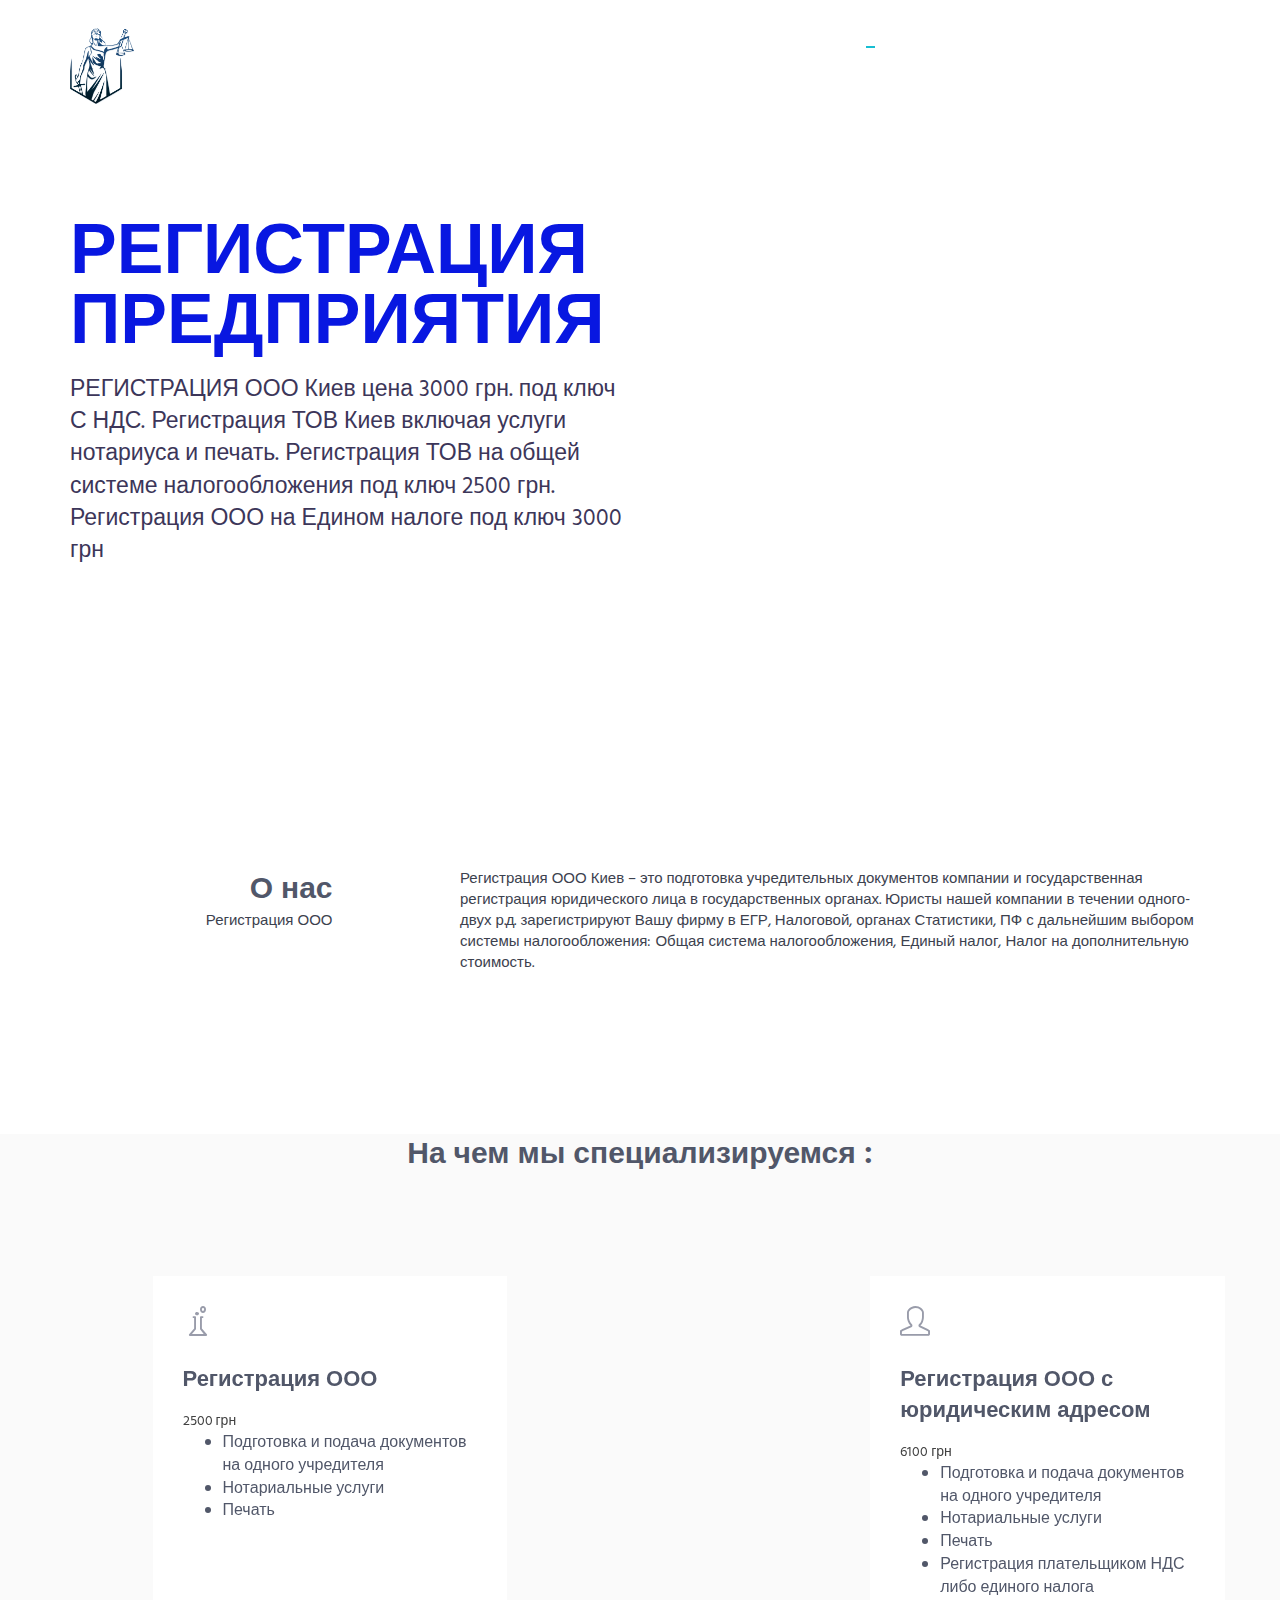
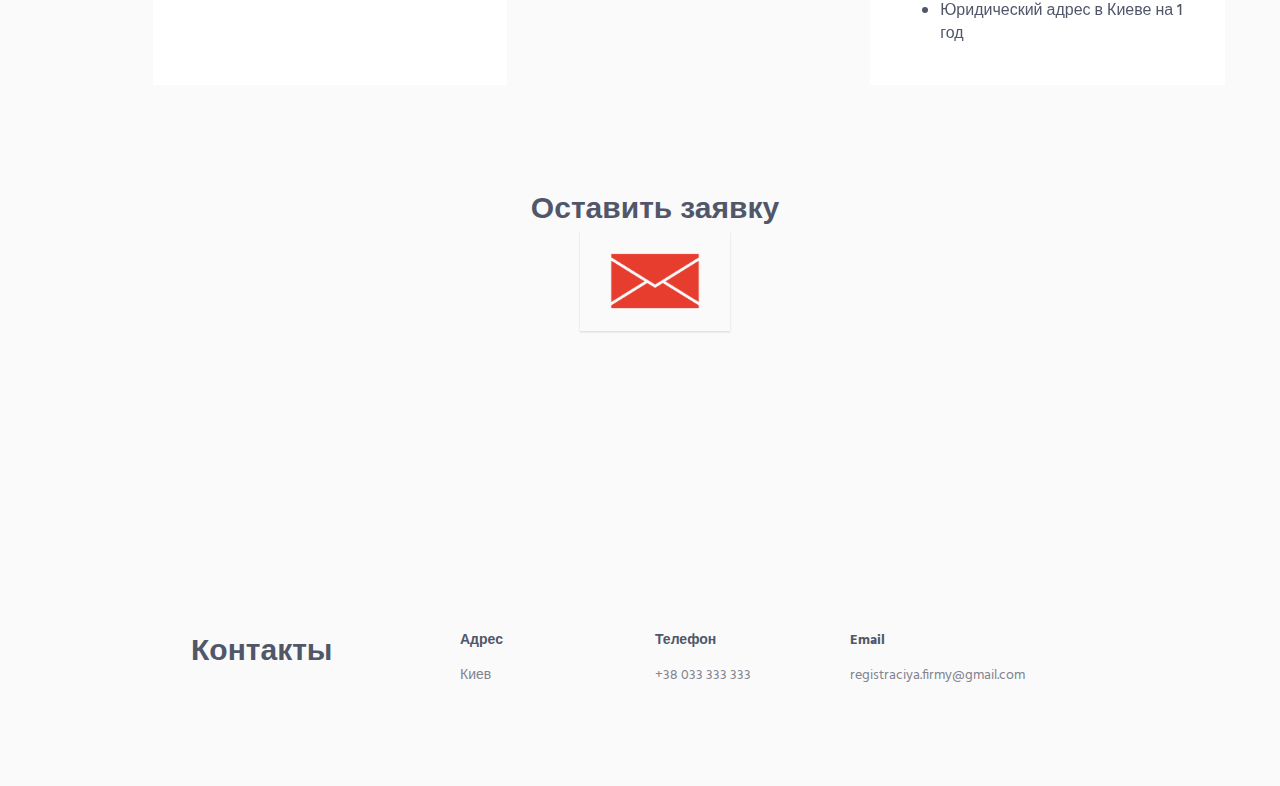
==== commit 7ac366a1: "add contact" ====
--- a/index.html
+++ b/index.html
@@ -132,10 +132,10 @@
                 <div class="container content-lg">
                     <div class="row">
                        
-                        <div class="col-sm-3 sm-margin-b-30">
+                        <div class=" sm-margin-b-30">
                          
                         </div>
-                        <div class="col-sm-8 col-sm-offset-1">
+                        <div class=" col-sm-offset-1">
                             <div class="row row-space-2 margin-b-4">
                                 <div class="col-md-4 md-margin-b-4">
                                     <div class="service" data-height="height">
@@ -210,7 +210,7 @@
                         <div class="row">
                     <div class="text-center sm-text-center">
                         <h2 class="margin-b-0 ">Оставить заявку <br/>
-                            <a href="mailto:registraciya.firmy@gmail.com"></a><img class="mail-logo"  src="img/397x300/pngwing.com.png" alt="Asentus Logo">
+                            <a href="mailto:registraciya.firmy@gmail.com"><img class="mail-logo"  src="img/397x300/pngwing.com.png" alt="Asentus Logo">
                         </a></h2>
                         
                     </div>
--- a/css/layout.min.css
+++ b/css/layout.min.css
@@ -328,11 +328,11 @@
 }
 @media (max-width: 480px) {
   .promo-block .promo-block-title {
-    font-size: 50px;
+    font-size: 42px;
   }
 }
 .promo-block .promo-block-text {
-  font-size: 25px;
+  font-size: 23px;
   color: #3c3659;
 }
 .promo-block .promo-block-divider {
